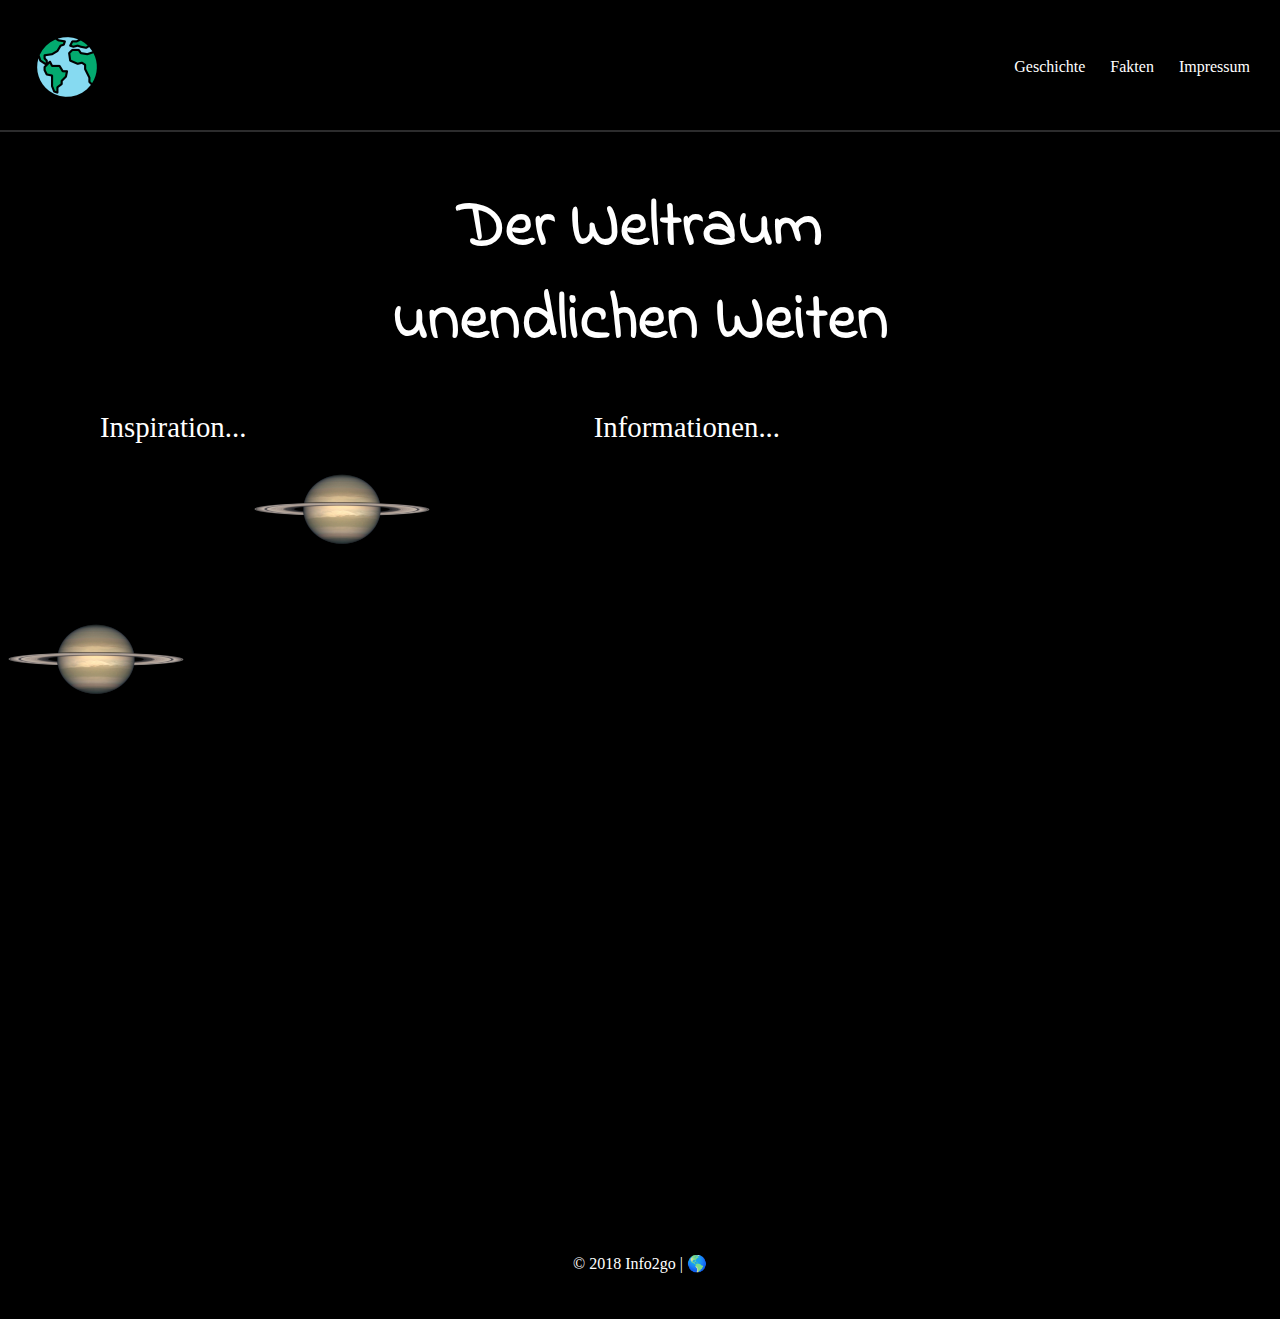
==== index.html @ 787f381a "Update index.html" ====
<!DOCTYPE html>
<html lang="de">
	<head>
		<meta charset="utf-8"/>
		<meta name="viewport" content="width=device-width, initial-scale=1.0"/>
		<meta name="description" content="#"/>
		<meta name="keywords" content="#"/>
		<meta name="author" content="#"/>
		<link rel="stylesheet" type="text/css" href="css/style.css">
		<link rel="icon" type="image/png" href="img/icon.png">
		<link href="https://fonts.googleapis.com/css?family=Fjalla+One|IBM+Plex+Mono|IBM+Plex+Sans|IBM+Plex+Serif|Indie+Flower|Merriweather+Sans|Noto+Serif|Open+Sans|Oswald|PT+Serif|Roboto|Roboto+Mono" rel="stylesheet"> 
		<title>Der Weltraum</title>
	</head>
	<body>
		
		<header>
			<a href="https://www.info2go.github.io"><img class="icon" src="img/icon.png" alt="page_logo"></a>
			<div class="nav">
				<ul>
					<li><a href="impressum.html">Impressum</a></li>
					<li><a href="fakten.html">Fakten</a></li>
					<li><a href="um.html">Geschichte</a></li>
				</ul>
			</div>
		</header>
		<div class="wrapper">
			<h1 class="title1">Der Weltraum<br> unendlichen Weiten </h1>
			
			<p class="z">Inspiration...</p>
			<a href="https://www.nasa.gov/"><img class="saturn" src="img/Saturn.png" alt="saturn" /></a>
			<p class="y">Informationen...</p>
			<a href="https://www.nasa.gov/"><img class="saturn" src="img/Saturn.png" alt="saturn" /></a>
		</div>
		<footer>
			<p>© 2018 Info2go | 🌎</p>
		</footer>
	</body>
</html>
---- css/style.css ----
body {
	margin: 0;
	background-color: black;
}

.title {
	text-align: center;
	margin-top: 0;
	padding-top: 50px;
	font-family: 'IMB Plex Sans', sans-serif;
	color: white;
	font-size: 3.5em;
}

.z {
	color: white;
	float: left;
	margin: 0px;
	font-size: 1.8em;
	padding: 0px 0px 0px 100px;
	text-align: left;
}

.saturn {
	width: 15%;
	decoration: none;
	padding: 50px 0px 0px 0px;
}

.y {
	color: white;
	float: right;
	margin: 0px;
	decoration: none;
	font-size: 1.8em;
	padding: 0px 500px 0px 100px;
	text-align: left;	
}

.venus {
	width: 100%;
	text-decoration: none;
}

.title1 {
	text-align: center;
	margin-top: 0;
	padding-top: 50px;
	font-family: 'Indie Flower', sans-serif;
	color: white;
	font-size: 4em;
}

.p1 {
	color: white;
}

.pg {
	color: white;
	font-size: 1.8em;
}

@media (max-width: 2550px) {
	.pg {
		width: 100%;
	}
}

@media (max-width: 1400px) {
	.pg {
		font-size: 1.2em;		
	}
}

@media (max-width: 650px) {
	.pg {
		font-size: 0.8em;		
	}
}

.pf {
	color: white;
	font-size: 1.8em;
	padding: 0px 600px 0px 0px;
	margin: 40px 5px 0px 10px;
	position: absolute;
}

@media (max-width: 1103px) {
	.pf {
		font-size: 1em;
	}
}

.tg {
	padding: 0px 1100px 0px 0px;
	margin: 40px 5px 0px 10px;
	position: absolute;
}

@media (max-width: 2050px) {
	.tg {
		padding: 0px 900px 0px 0px;		
	}
}

@media (max-width: 1600px) {
	.tg {
		padding: 0px 800px 0px 0px;		
	}
}


@media (max-width: 1330px) {
	.tg {
		padding: 0px 600px 0px 0px;		
	}
}

@media (max-width: 950px) {
	.tg {
		padding: 0px 300px 0px 0px;		
	}
}

@media (max-width: 500px) {
	.tg {
		padding: 0px 200px 0px 0px;		
	}
}

.icon {
	margin-left: 35px; /** 50px **/
	margin-top: 35px;
}

header {
	width: 100%;
	height: 130px;
	background-color: black;
	border-bottom: 2px solid #2C2C2D;
}

h1 {
	margin-top: 0;
}

.wrapper {
	height: 1080px;
	background-image: url("../img/stars-galaxy.jpg");
	background-size: cover;
	background-position: center center;
}

table.wikitable {
    	color: #222;
    	border-collapse: collapse;
}

table.wikitable > * > tr > td {
    	border: 1px solid #a2a9b1;
    	padding: 0.2em 0.4em;
	color: white;
}

table.wikitable {
	float: right;
	margin-right: 55px;
	font-size: 1.4em;
}

@media only screen and (min-width: 450px) {
	table.wikitable {
		margin-top: 20px;
		width: 30%;
		height: auto;
	}
}

ul {
	float: right;
	list-style: none;
	margin-top: -45px;
	margin-right: 30px; /** 50px **/
	color: white;
}

@media only screen and (max-width: 445px) {
	ul {
		width: 290px;
	}
}

@media only screen and (max-width: 430px) {
	ul {
		margin-top: -50px;
	}
}

@media only screen and (max-width: 380px) {
	ul {
		width: 190px;
		margin-top: -55px;
	}
}

li {
	float: right;
	text-decoration: none;
	margin-left: 25px;
}

a {
	color: white;
	text-decoration: none;
	font-size: 16px;
}

.img_urknall {
	float: right;
	margin: 0px;
	border: 3px solid white;
	width: 42.5%;                  /*width: 506px;*/
	height: auto; 		     /*height: 361.983px;*/
}

@media only screen and (max-width: 1000px) {
	.img_urknall {
		margin-top: 20px;
		height: auto;
	}
	
	.pg {
		width: 80%;
		height: auto;
	}
}

ul li a {
  	position: relative;
  	color: white;
  	text-decoration: none;
  	z-index: 1;
}

ul li a::before {
  	content:'';
  	position: absolute;
  	left: 0;
  	top: 0;
  	width: 100%;
  	height: 0;
  	background-color: white;
  	color: black;
  	transition: all 250ms;
  	-moz-transition: all 250ms;
  	z-index: -1;
}

ul li a:hover::before {
  	height: 100%;
}

ul li a:hover {
	color: black;	
}

footer {
	background-color: black;
	height: 65px;
}

footer p {
	color: white;
	text-align: center;
	margin-top: 42px;
}
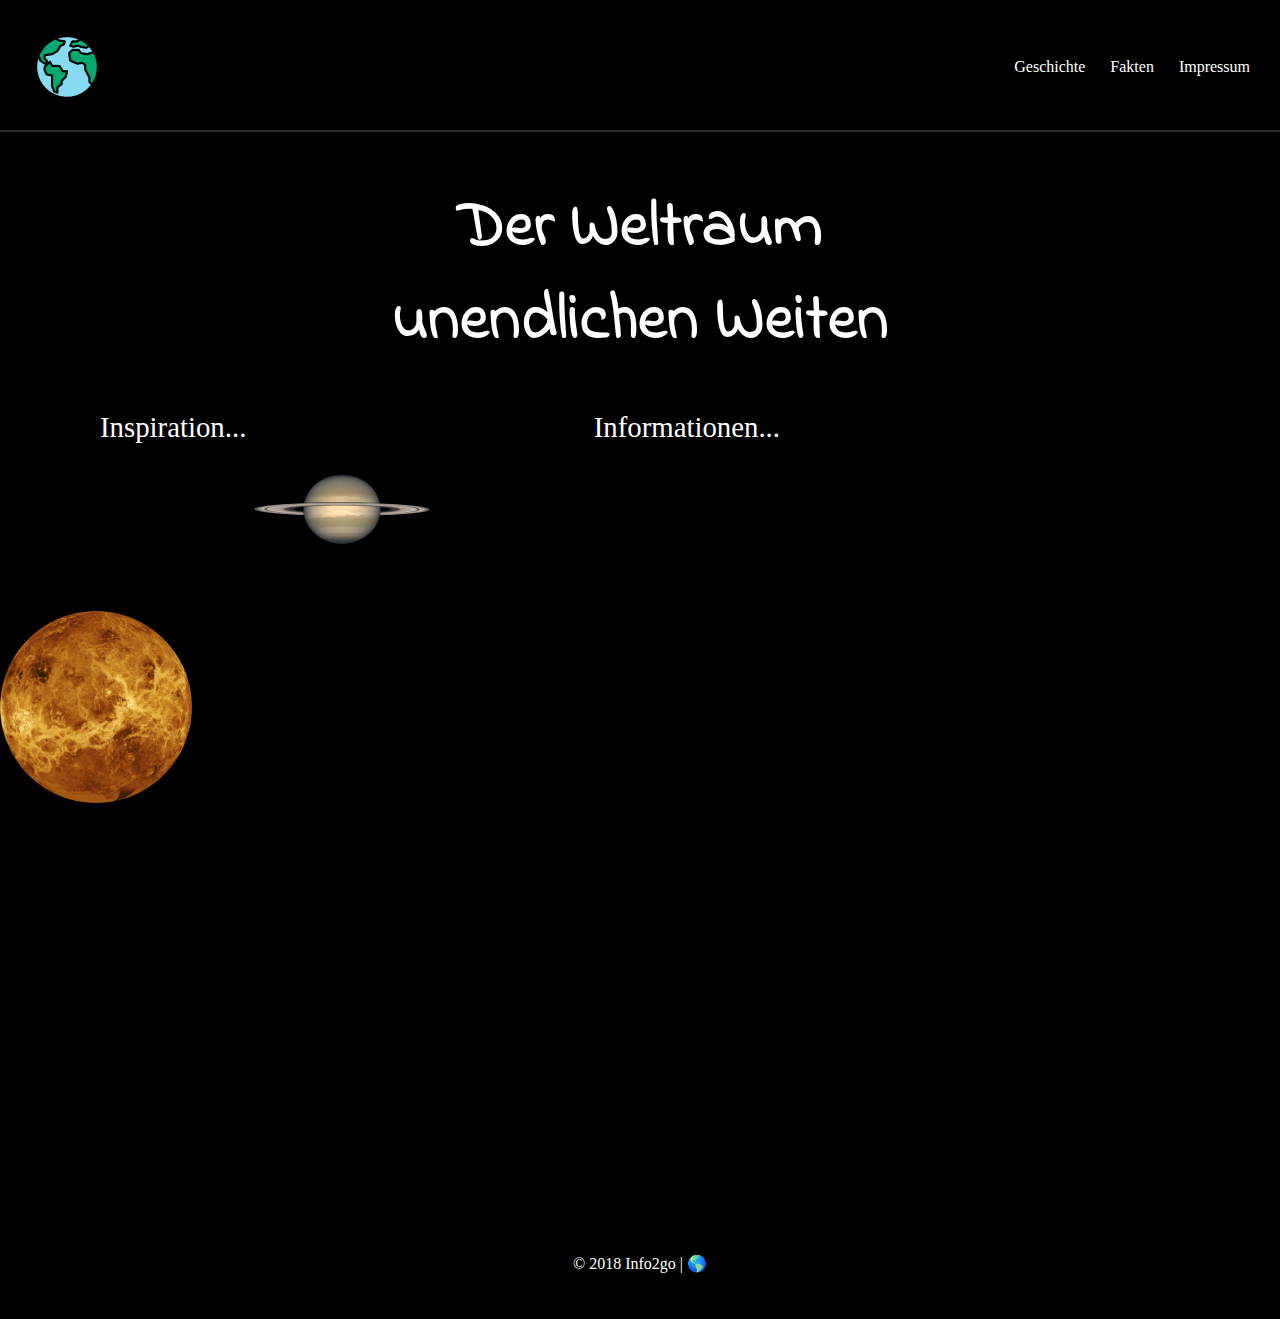
==== commit 3ce063e2: "Update index.html" ====
--- a/index.html
+++ b/index.html
@@ -29,7 +29,7 @@
 			<p class="z">Inspiration...</p>
 			<a href="https://www.nasa.gov/"><img class="saturn" src="img/Saturn.png" alt="saturn" /></a>
 			<p class="y">Informationen...</p>
-			<a href="https://www.nasa.gov/"><img class="saturn" src="img/Saturn.png" alt="saturn" /></a>
+			<a href="https://de.wikipedia.org/wiki/Universum"><img class="saturn" src="img/Venus.png" alt="saturn" /></a>
 		</div>
 		<footer>
 			<p>© 2018 Info2go | 🌎</p>
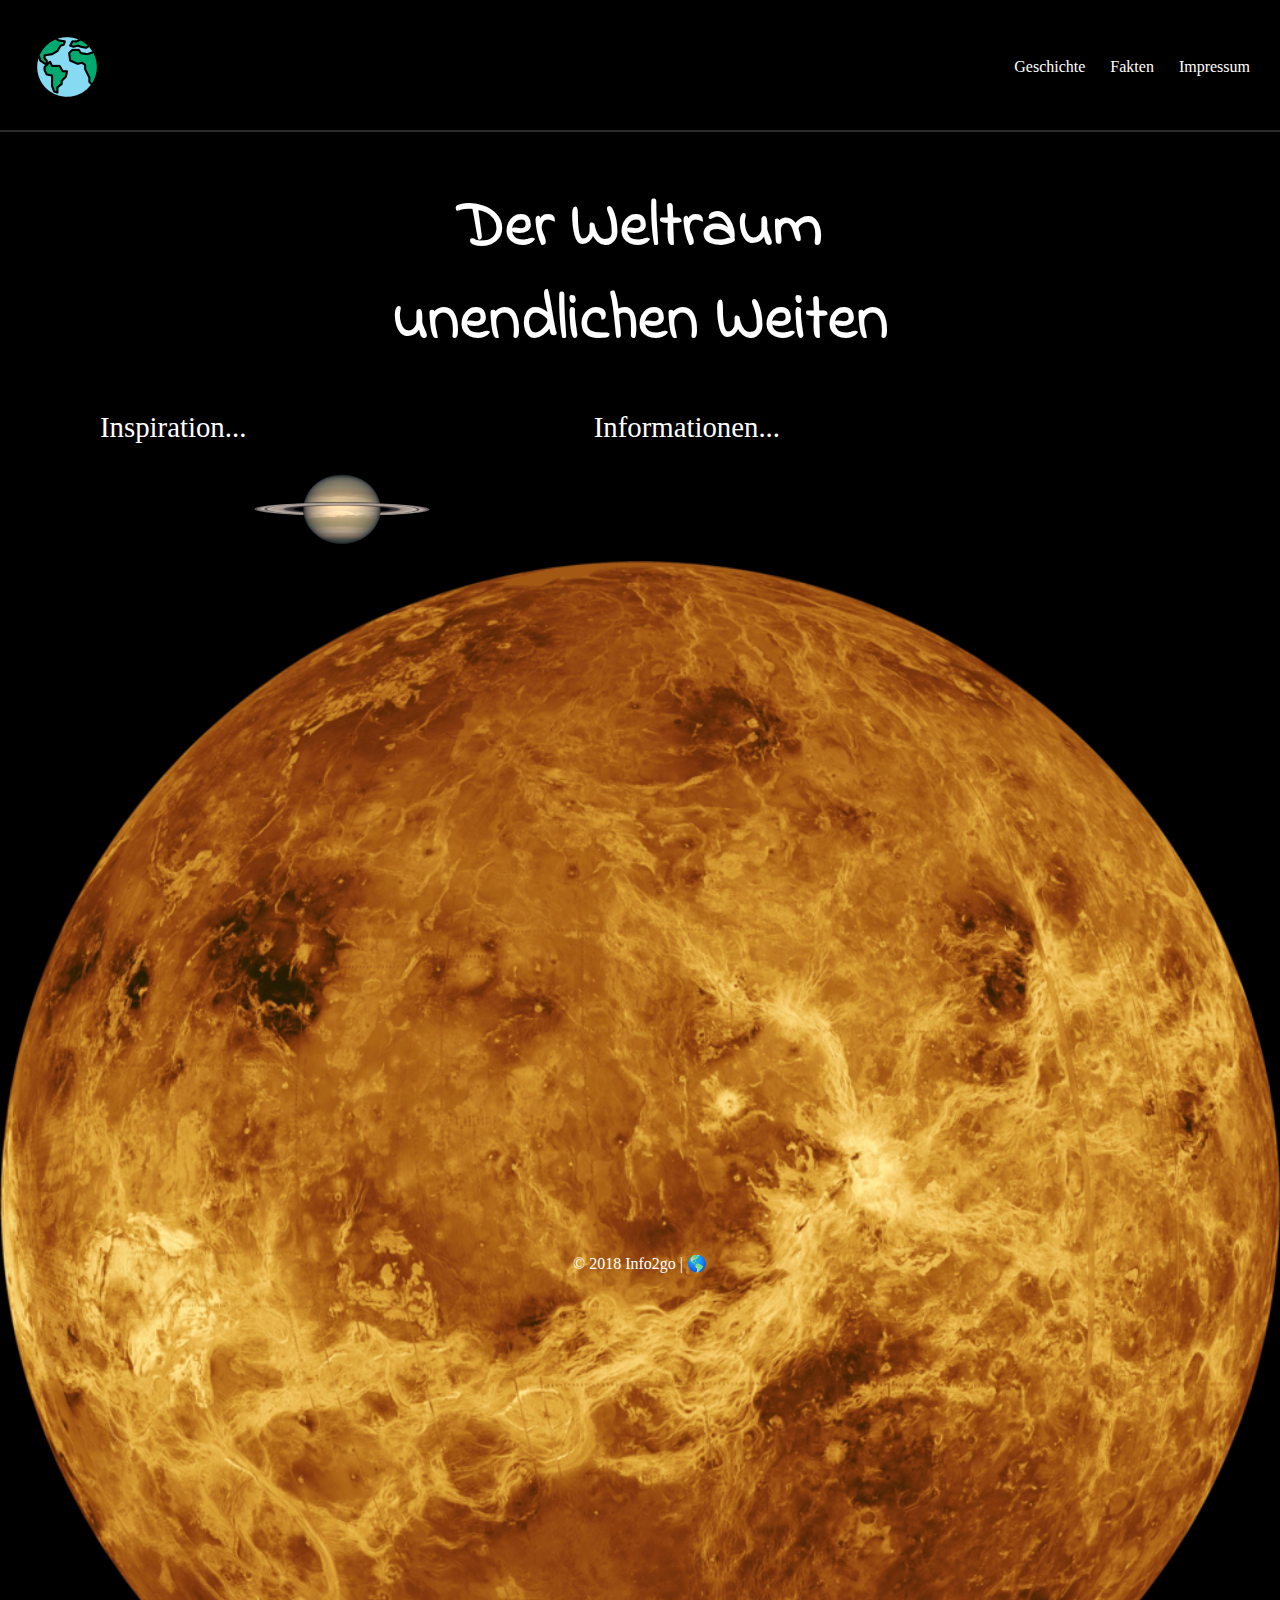
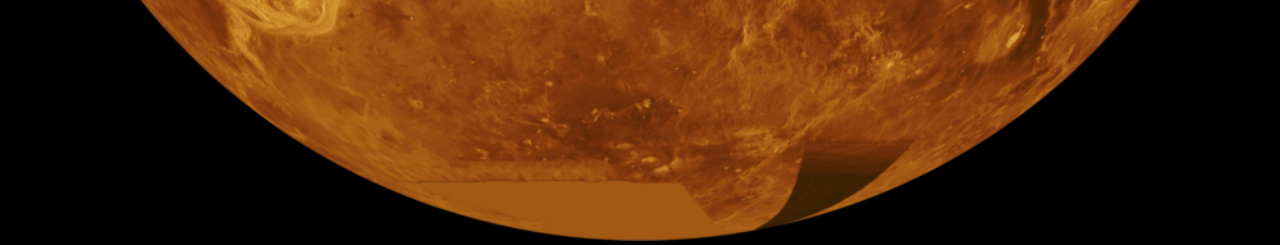
==== commit d0f56b59: "Update index.html" ====
--- a/index.html
+++ b/index.html
@@ -29,7 +29,7 @@
 			<p class="z">Inspiration...</p>
 			<a href="https://www.nasa.gov/"><img class="saturn" src="img/Saturn.png" alt="saturn" /></a>
 			<p class="y">Informationen...</p>
-			<a href="https://de.wikipedia.org/wiki/Universum"><img class="saturn" src="img/Venus.png" alt="saturn" /></a>
+			<a href="https://de.wikipedia.org/wiki/Universum"><img class="venus" src="img/Venus.png" alt="venus" /></a>
 		</div>
 		<footer>
 			<p>© 2018 Info2go | 🌎</p>
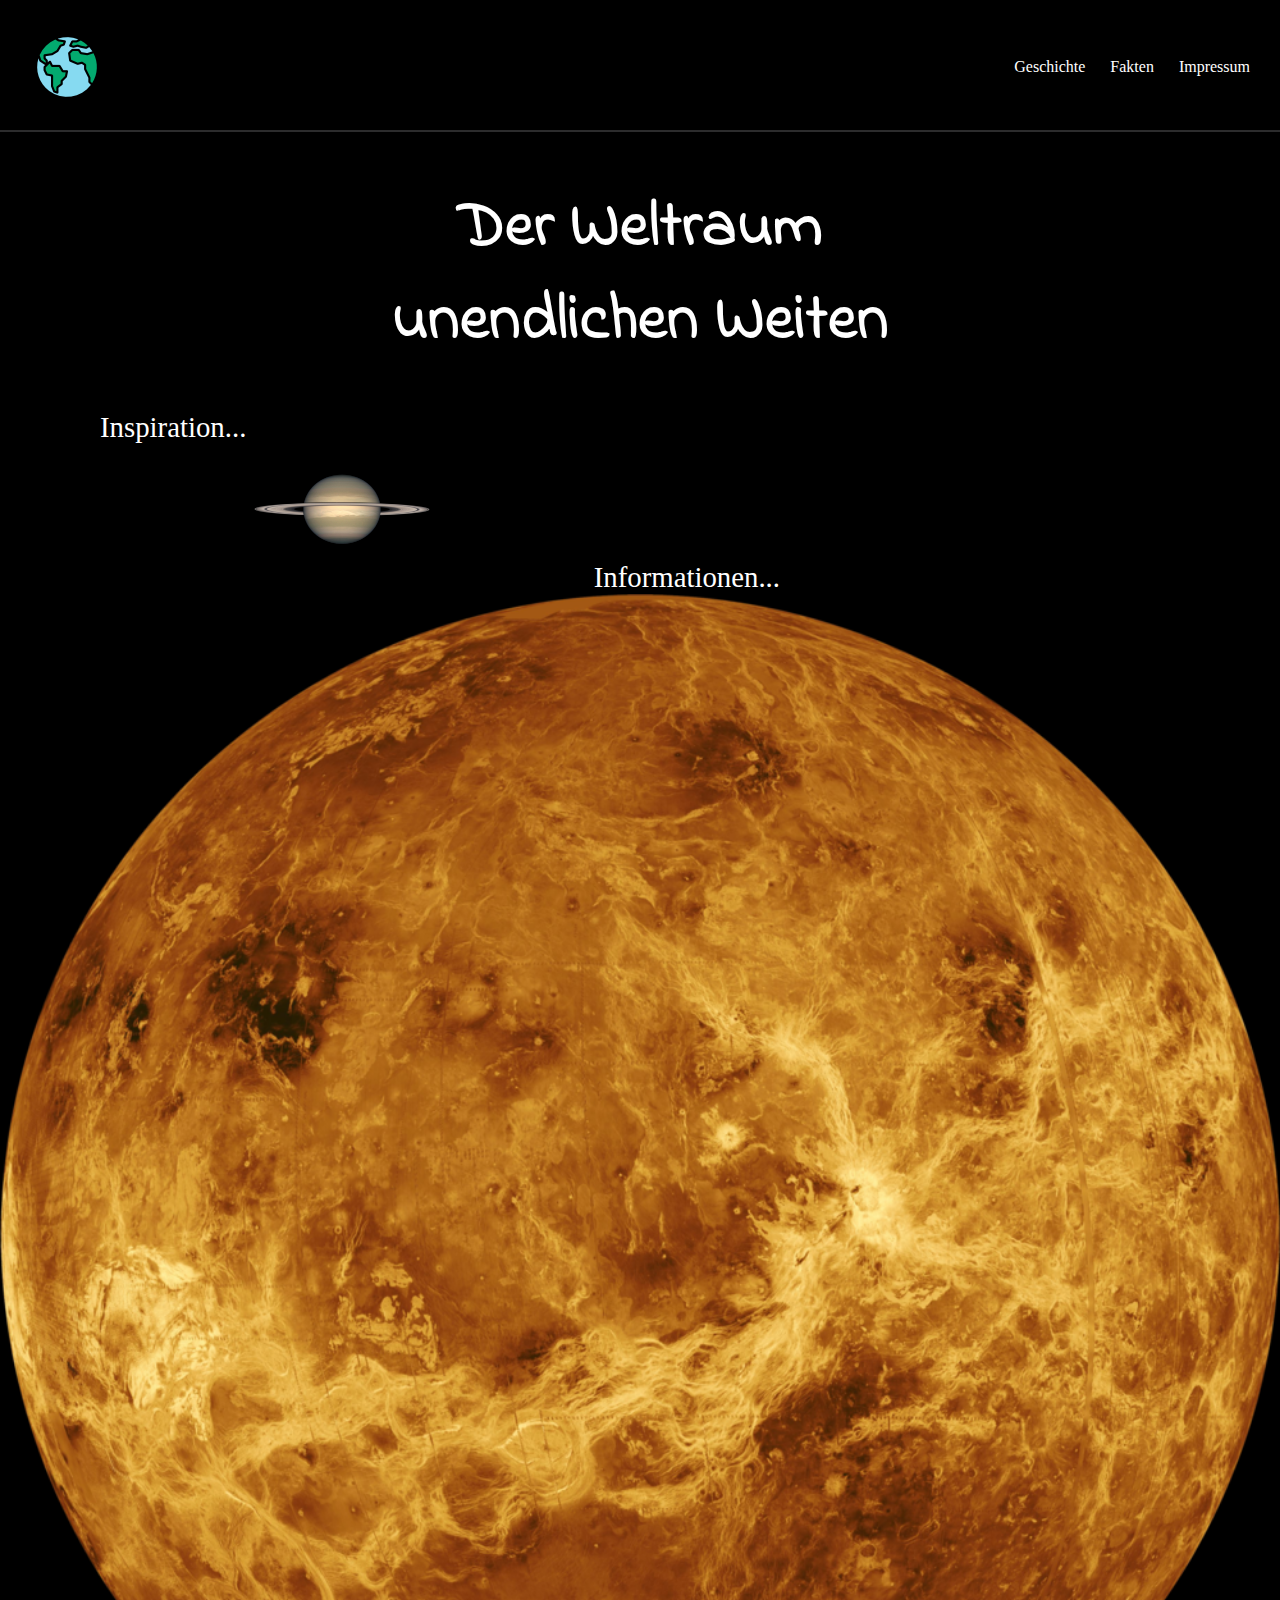
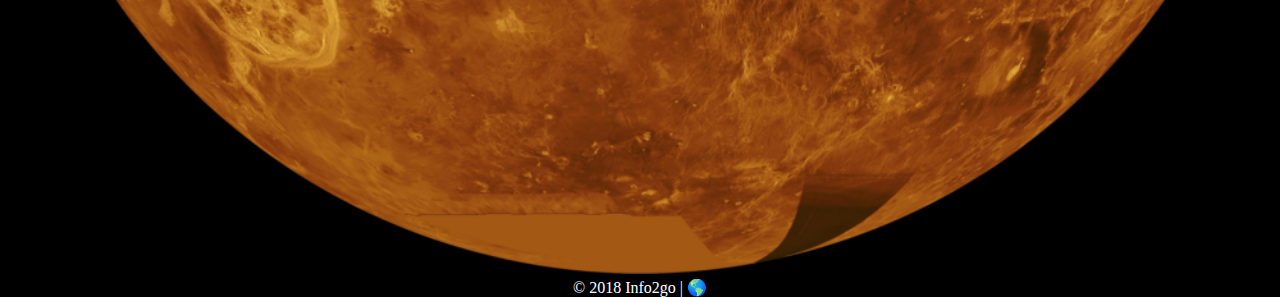
==== commit acb8f436: "Update index.html" ====
--- a/index.html
+++ b/index.html
@@ -25,11 +25,14 @@
 		</header>
 		<div class="wrapper">
 			<h1 class="title1">Der Weltraum<br> unendlichen Weiten </h1>
-			
-			<p class="z">Inspiration...</p>
-			<a href="https://www.nasa.gov/"><img class="saturn" src="img/Saturn.png" alt="saturn" /></a>
-			<p class="y">Informationen...</p>
-			<a href="https://de.wikipedia.org/wiki/Universum"><img class="venus" src="img/Venus.png" alt="venus" /></a>
+			<div class="z_saturn">
+				<p class="z">Inspiration...</p>
+				<a href="https://www.nasa.gov/"><img class="saturn" src="img/Saturn.png" alt="saturn" /></a>
+			</div>
+			<div class="y_venus">
+				<p class="y">Informationen...</p>
+				<a href="https://de.wikipedia.org/wiki/Universum"><img class="venus" src="img/Venus.png" alt="venus" /></a>
+			</div>	
 		</div>
 		<footer>
 			<p>© 2018 Info2go | 🌎</p>
--- a/css/style.css
+++ b/css/style.css
@@ -27,11 +27,15 @@
 	padding: 50px 0px 0px 0px;
 }
 
+.z_saturn {
+	float: left;
+}
+
 .y {
 	color: white;
 	float: right;
 	margin: 0px;
-	decoration: none;
+	text-decoration: none;
 	font-size: 1.8em;
 	padding: 0px 500px 0px 100px;
 	text-align: left;	
@@ -40,6 +44,10 @@
 .venus {
 	width: 100%;
 	text-decoration: none;
+}
+
+.y_venus {
+	float: left;
 }
 
 .title1 {
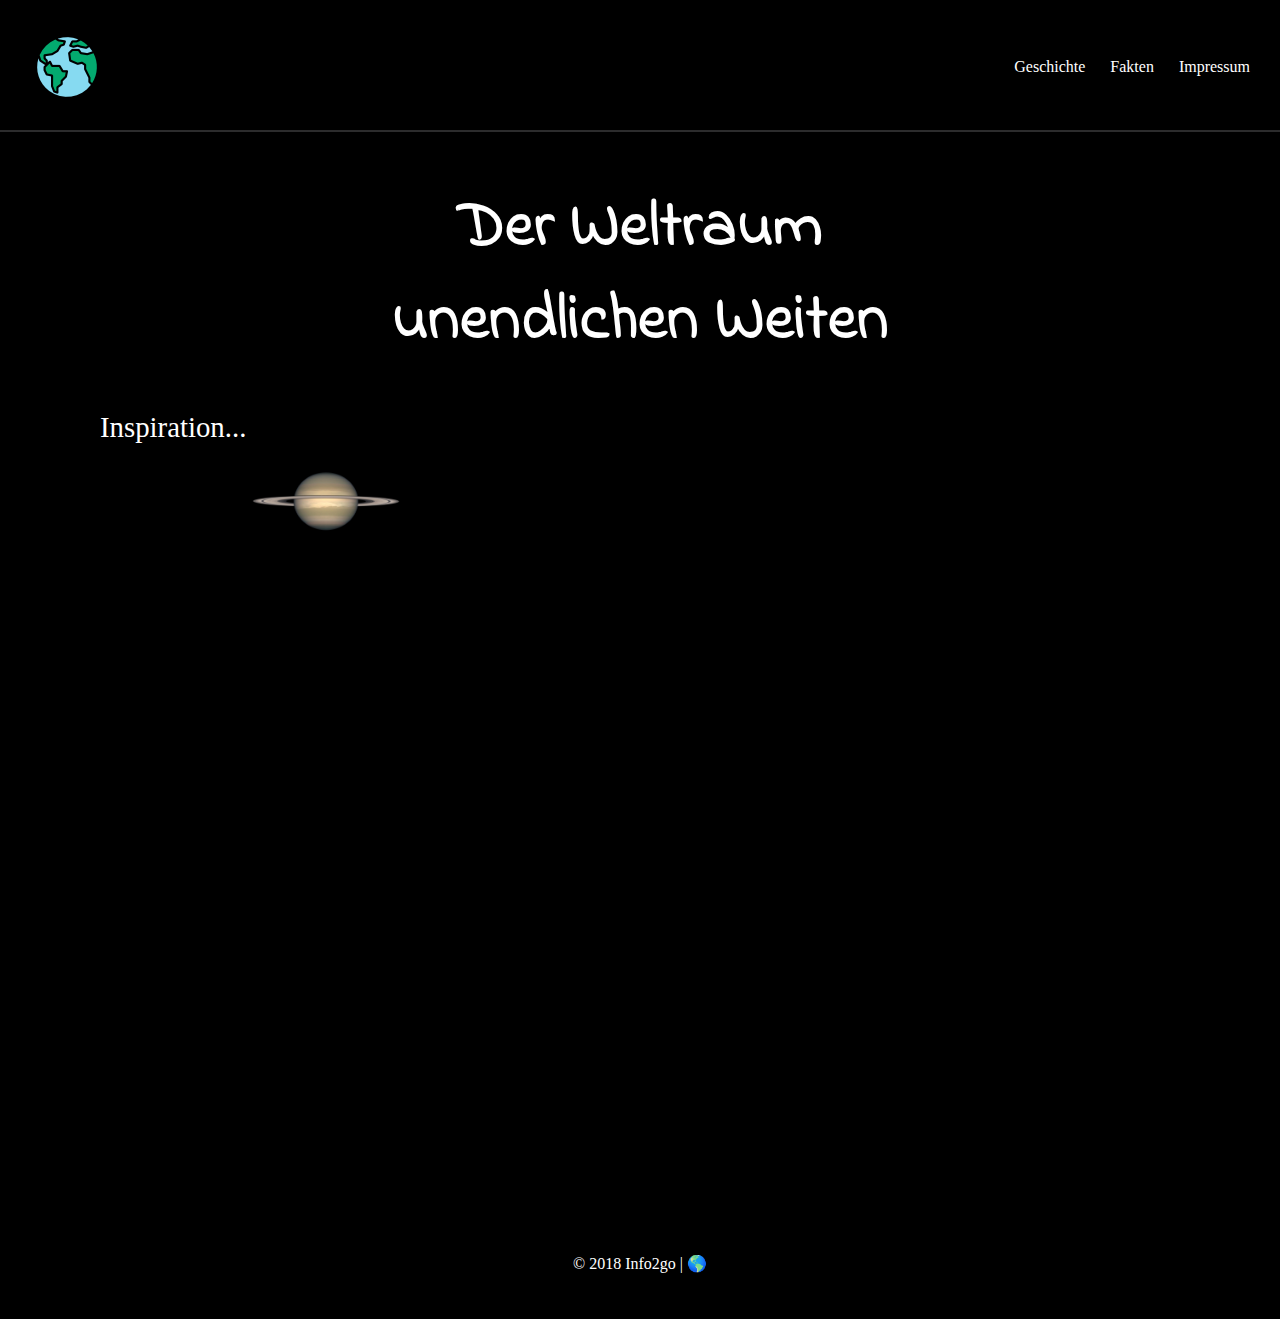
==== commit 26ee8fdc: "Update index.html" ====
--- a/index.html
+++ b/index.html
@@ -28,10 +28,6 @@
 			<div class="z_saturn">
 				<p class="z">Inspiration...</p>
 				<a href="https://www.nasa.gov/"><img class="saturn" src="img/Saturn.png" alt="saturn" /></a>
-			</div>
-			<div class="y_venus">
-				<p class="y">Informationen...</p>
-				<a href="https://de.wikipedia.org/wiki/Universum"><img class="venus" src="img/Venus.png" alt="venus" /></a>
 			</div>	
 		</div>
 		<footer>
--- a/css/style.css
+++ b/css/style.css
@@ -22,32 +22,14 @@
 }
 
 .saturn {
-	width: 15%;
+	width: 25%;
 	decoration: none;
 	padding: 50px 0px 0px 0px;
 }
 
 .z_saturn {
 	float: left;
-}
-
-.y {
-	color: white;
-	float: right;
-	margin: 0px;
-	text-decoration: none;
-	font-size: 1.8em;
-	padding: 0px 500px 0px 100px;
-	text-align: left;	
-}
-
-.venus {
-	width: 100%;
-	text-decoration: none;
-}
-
-.y_venus {
-	float: left;
+	width: 50%;
 }
 
 .title1 {
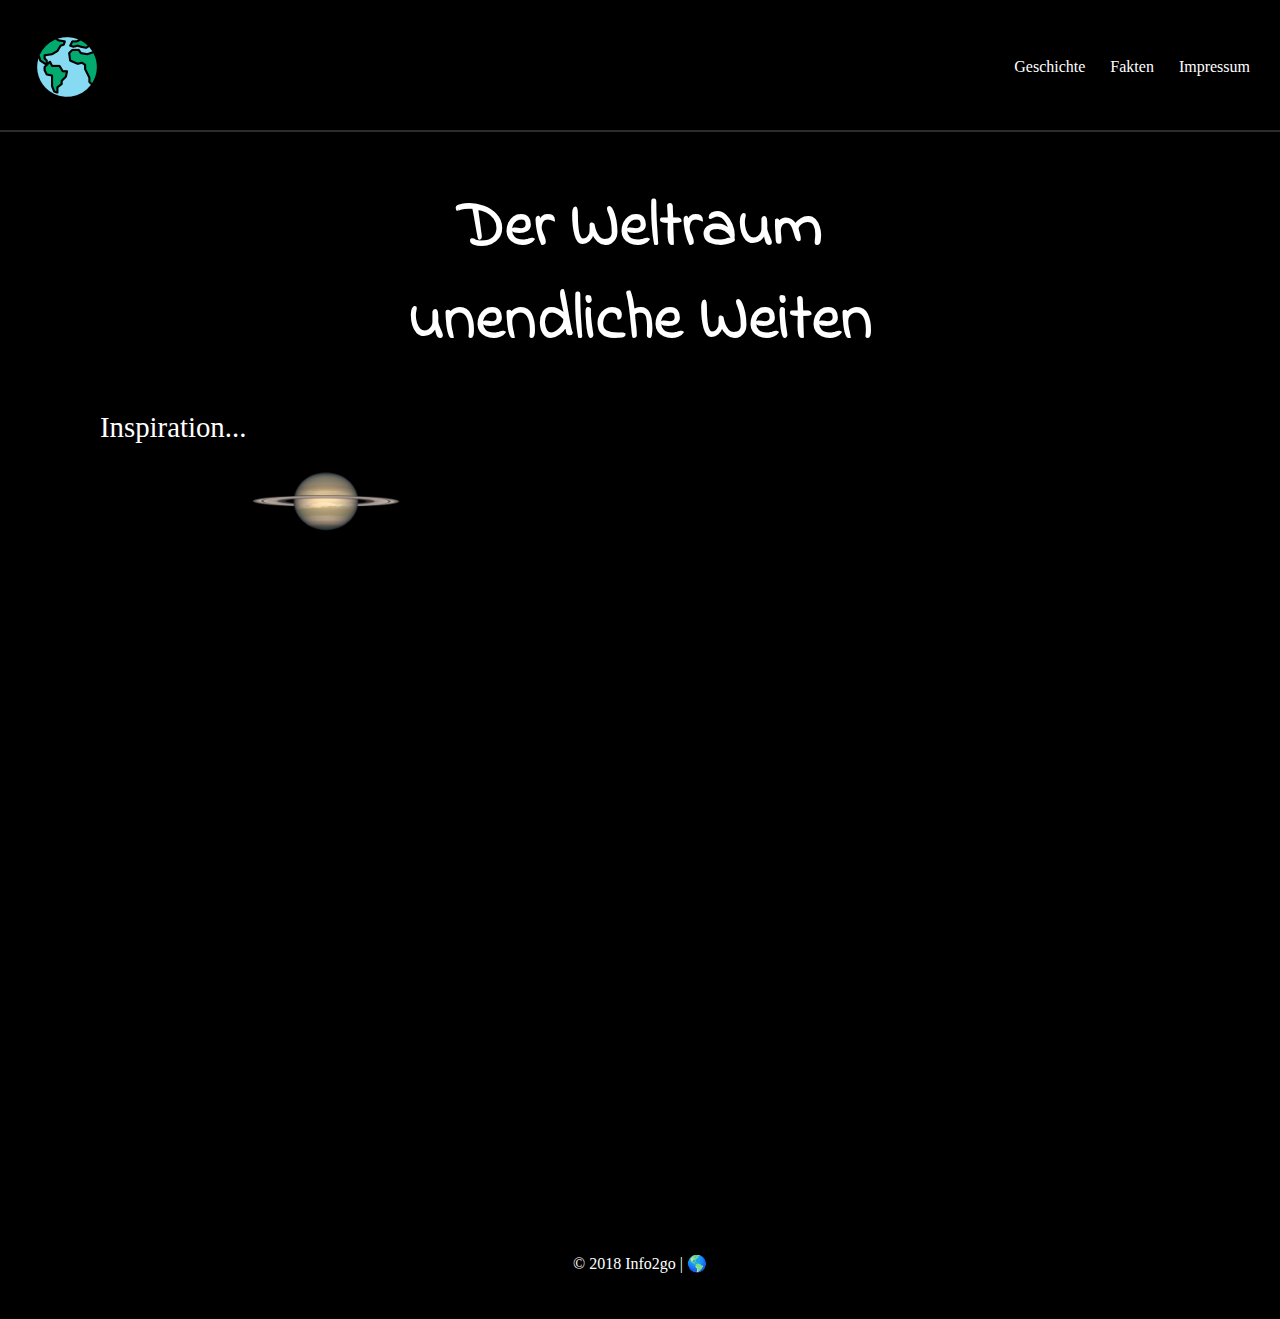
==== commit 9ab98420: "Update index.html" ====
--- a/index.html
+++ b/index.html
@@ -24,7 +24,7 @@
 			</div>
 		</header>
 		<div class="wrapper">
-			<h1 class="title1">Der Weltraum<br> unendlichen Weiten </h1>
+			<h1 class="title1">Der Weltraum<br> unendliche Weiten </h1>
 			<div class="z_saturn">
 				<p class="z">Inspiration...</p>
 				<a href="https://www.nasa.gov/"><img class="saturn" src="img/Saturn.png" alt="saturn" /></a>
--- a/css/style.css
+++ b/css/style.css
@@ -79,6 +79,12 @@
 @media (max-width: 1103px) {
 	.pf {
 		font-size: 1em;
+	}
+}
+
+@media (max-width: 790px) {
+	.pf {
+		padding: 0px 500px 0px 0px;	
 	}
 }
 
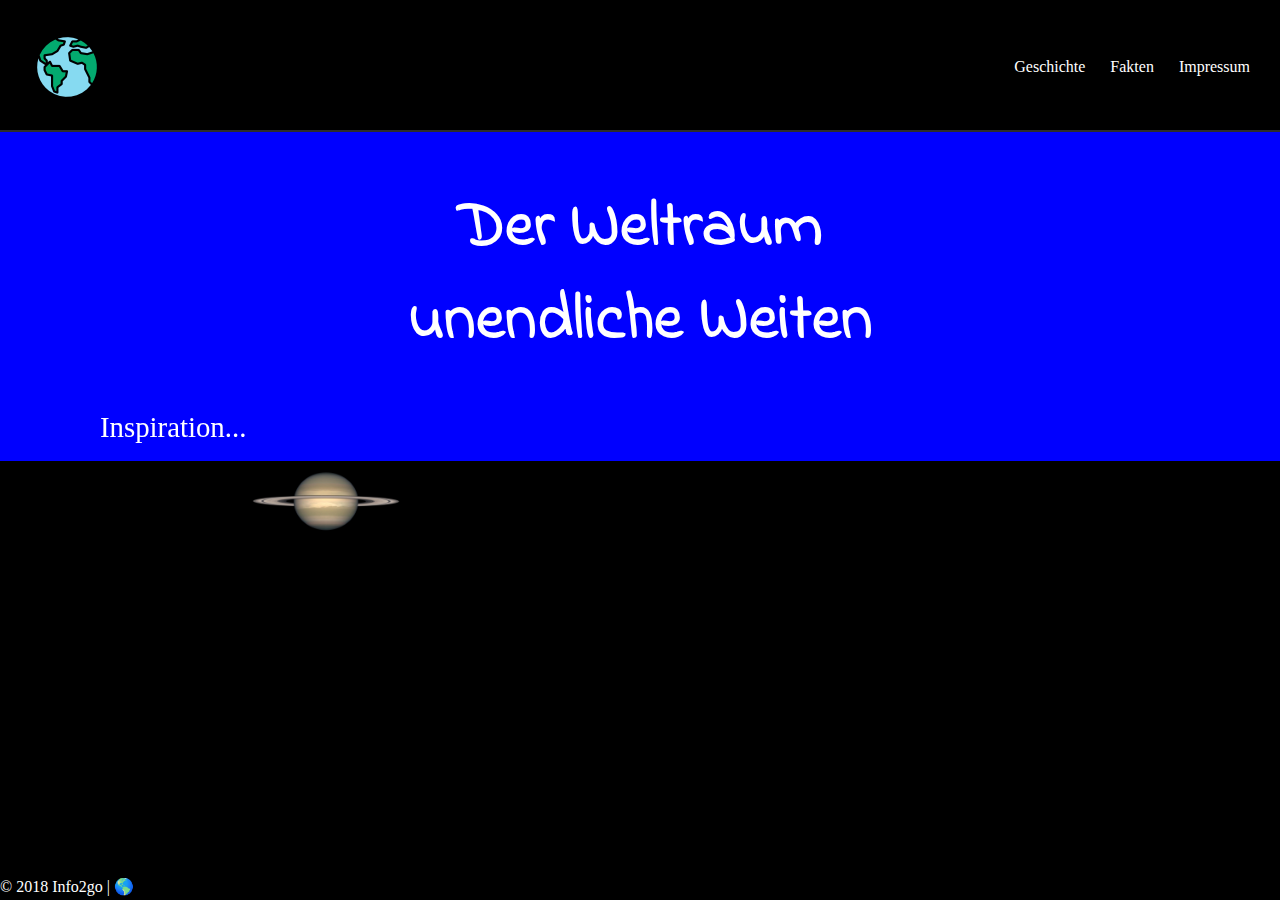
==== commit c3cac27a: "Update index.html" ====
--- a/index.html
+++ b/index.html
@@ -23,7 +23,7 @@
 				</ul>
 			</div>
 		</header>
-		<div class="wrapper">
+		<div class="wrapper" id="index_wrapper">
 			<h1 class="title1">Der Weltraum<br> unendliche Weiten </h1>
 			<div class="z_saturn">
 				<p class="z">Inspiration...</p>
--- a/css/style.css
+++ b/css/style.css
@@ -10,6 +10,23 @@
 	font-family: 'IMB Plex Sans', sans-serif;
 	color: white;
 	font-size: 3.5em;
+}
+
+.h2 {
+	text-align: center;
+	color: white;
+	
+}
+
+.im_br {
+	color: white;
+}
+
+.centered_text {
+	text-align: center;
+	color: white;
+	text-size: 13px;
+	font-family: 'IMB Plex Sans', sans-serif;
 }
 
 .z {
@@ -30,6 +47,7 @@
 .z_saturn {
 	float: left;
 	width: 50%;
+	position: fixed;
 }
 
 .title1 {
@@ -72,7 +90,7 @@
 	color: white;
 	font-size: 1.8em;
 	padding: 0px 600px 0px 0px;
-	margin: 40px 5px 0px 10px;
+	margin: 40px 5px 0px 30px;
 	position: absolute;
 }
 
@@ -142,10 +160,17 @@
 }
 
 .wrapper {
-	height: 1080px;
-	background-image: url("../img/stars-galaxy.jpg");
+	background-color: blue;
 	background-size: cover;
 	background-position: center center;
+	height: 100%;
+	padding-bottom: 50px;
+}
+
+.impressum_wrapper {
+	width: 50%;
+	margin: 0 auto 30px auto;
+	text-align: center;
 }
 
 table.wikitable {
@@ -264,10 +289,13 @@
 footer {
 	background-color: black;
 	height: 65px;
+	position: absolute;
+	bottom: 0;
 }
 
 footer p {
 	color: white;
 	text-align: center;
 	margin-top: 42px;
-}
+	
+}
